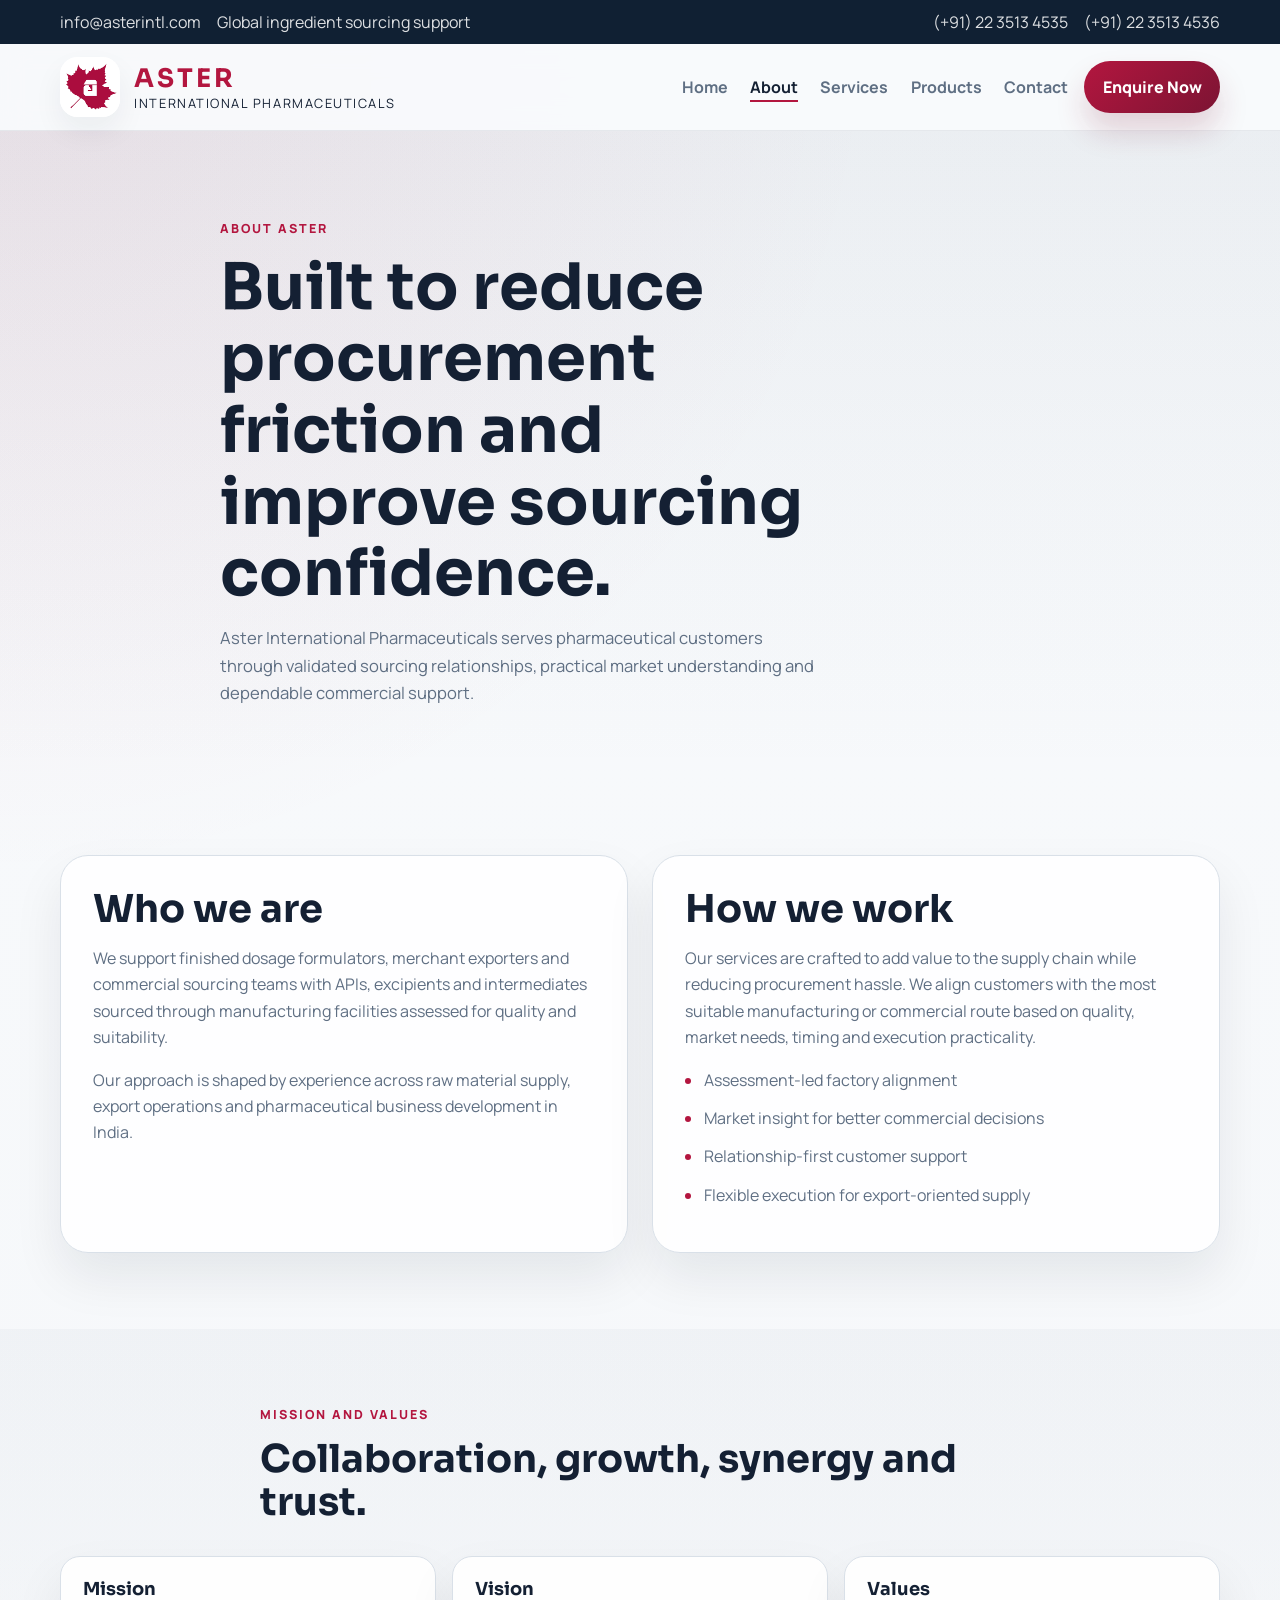
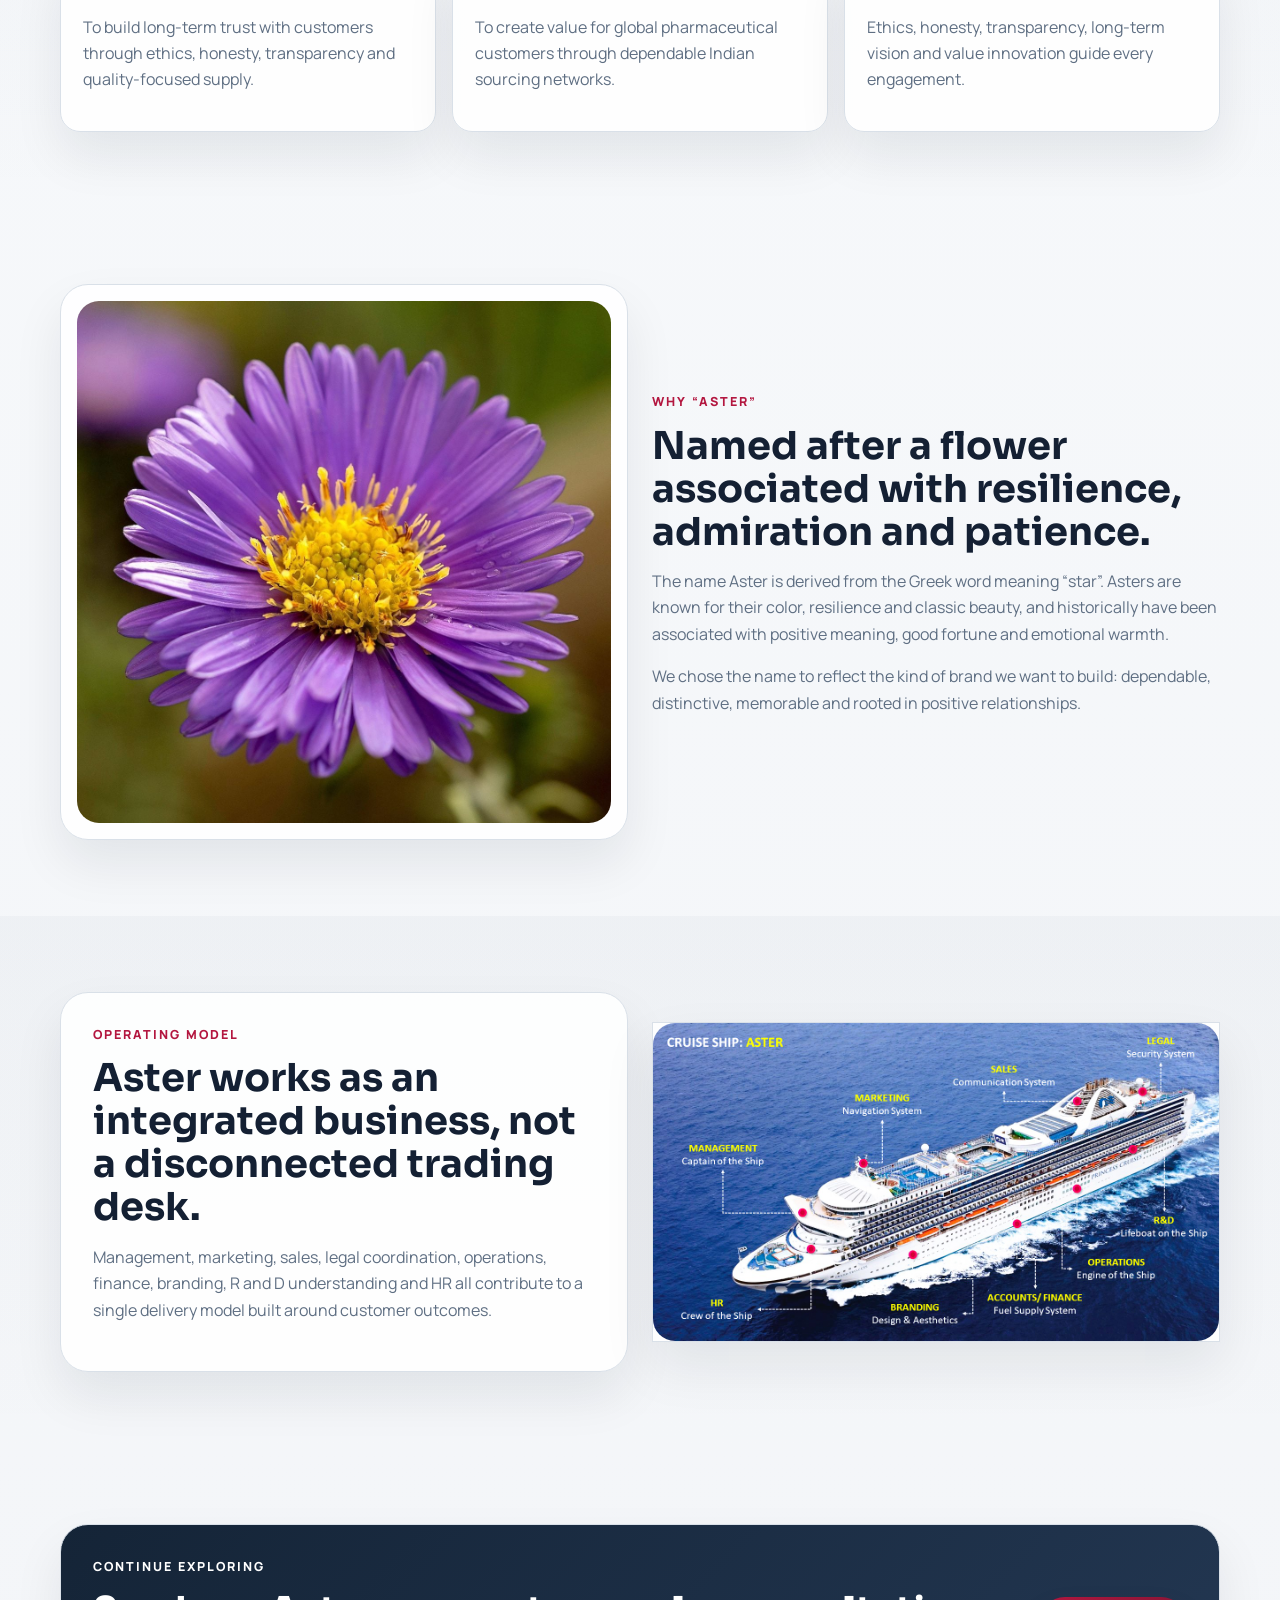
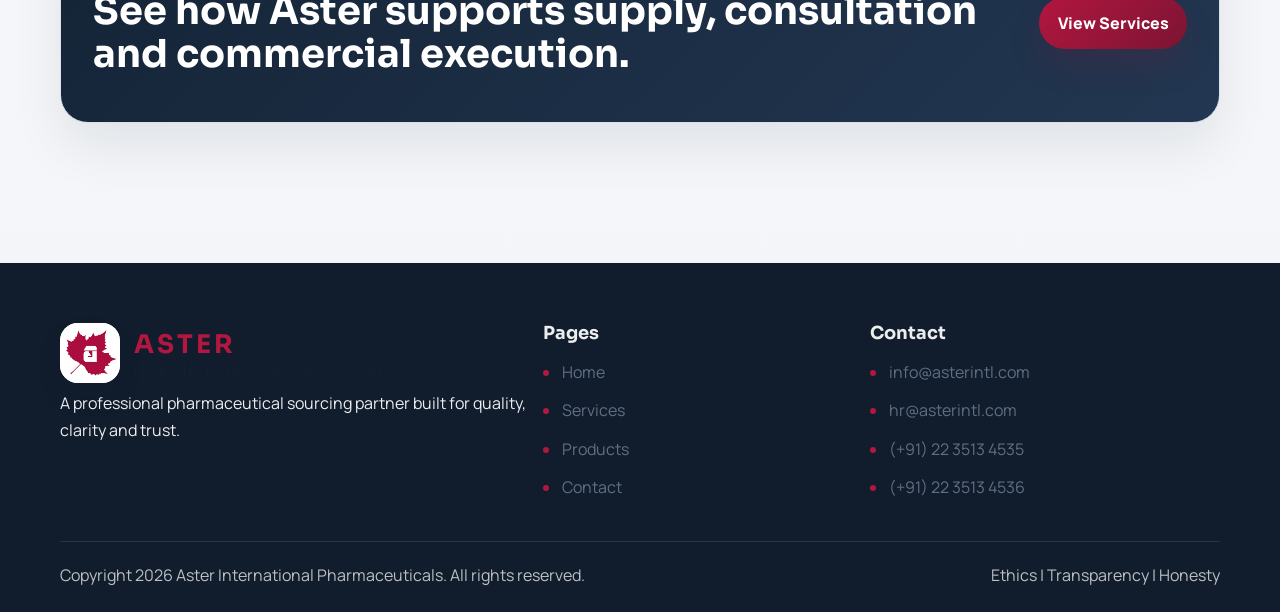
==== about.html @ 49ce9c32 "Add files via upload" ====
<!DOCTYPE html>
<html lang="en">
<head>
  <meta charset="UTF-8">
  <meta name="viewport" content="width=device-width, initial-scale=1.0">
  <title>About | Aster International</title>
  <meta
    name="description"
    content="Learn about Aster International Pharmaceuticals, its mission, values, sourcing philosophy and operating model."
  >
  <link rel="preconnect" href="https://fonts.googleapis.com">
  <link rel="preconnect" href="https://fonts.gstatic.com" crossorigin>
  <link
    href="https://fonts.googleapis.com/css2?family=Manrope:wght@400;500;600;700;800&family=Sora:wght@600;700&display=swap"
    rel="stylesheet"
  >
  <link rel="icon" type="image/png" href="assets/aster-logo.png">
  <link rel="stylesheet" href="styles.css">
</head>
<body class="page-about">
  <div class="topbar">
    <div class="container topbar-inner">
      <div class="topbar-line">
        <a href="mailto:info@asterintl.com">info@asterintl.com</a>
        <span>Global ingredient sourcing support</span>
      </div>
      <div class="topbar-line">
        <a href="tel:+912235134535">(+91) 22 3513 4535</a>
        <a href="tel:+912235134536">(+91) 22 3513 4536</a>
      </div>
    </div>
  </div>

  <header class="site-header">
    <div class="container nav-shell">
      <a href="index.html" class="brand">
        <img class="brand-logo" src="assets/aster-logo.png" alt="Aster International logo">
        <span class="brand-text">
          <strong>ASTER</strong>
          <small>International Pharmaceuticals</small>
        </span>
      </a>
      <button class="nav-toggle" aria-label="Toggle menu" aria-expanded="false">Menu</button>
      <nav class="site-nav">
        <ul class="nav-links">
          <li><a href="index.html">Home</a></li>
          <li><a class="active" href="about.html">About</a></li>
          <li><a href="services.html">Services</a></li>
          <li><a href="products.html">Products</a></li>
          <li><a href="contact.html">Contact</a></li>
        </ul>
      </nav>
      <a href="contact.html" class="header-cta">Enquire Now</a>
    </div>
  </header>

  <main>
    <section class="page-hero">
      <div class="container">
        <p class="eyebrow">About Aster</p>
        <h1>Built to reduce procurement friction and improve sourcing confidence.</h1>
        <p class="lead">
          Aster International Pharmaceuticals serves pharmaceutical customers through validated
          sourcing relationships, practical market understanding and dependable commercial support.
        </p>
      </div>
    </section>

    <section class="section">
      <div class="container split-grid">
        <article class="content-card reveal">
          <h2>Who we are</h2>
          <p>
            We support finished dosage formulators, merchant exporters and commercial sourcing teams
            with APIs, excipients and intermediates sourced through manufacturing facilities assessed
            for quality and suitability.
          </p>
          <p>
            Our approach is shaped by experience across raw material supply, export operations and
            pharmaceutical business development in India.
          </p>
        </article>
        <article class="content-card reveal">
          <h2>How we work</h2>
          <p>
            Our services are crafted to add value to the supply chain while reducing procurement hassle.
            We align customers with the most suitable manufacturing or commercial route based on quality,
            market needs, timing and execution practicality.
          </p>
          <ul class="check-list">
            <li>Assessment-led factory alignment</li>
            <li>Market insight for better commercial decisions</li>
            <li>Relationship-first customer support</li>
            <li>Flexible execution for export-oriented supply</li>
          </ul>
        </article>
      </div>
    </section>

    <section class="section section-surface">
      <div class="container section-intro reveal">
        <p class="eyebrow">Mission and Values</p>
        <h2>Collaboration, growth, synergy and trust.</h2>
      </div>
      <div class="container card-grid three-up">
        <article class="pillar-card reveal">
          <h3>Mission</h3>
          <p>
            To build long-term trust with customers through ethics, honesty, transparency and quality-focused supply.
          </p>
        </article>
        <article class="pillar-card reveal">
          <h3>Vision</h3>
          <p>
            To create value for global pharmaceutical customers through dependable Indian sourcing networks.
          </p>
        </article>
        <article class="pillar-card reveal">
          <h3>Values</h3>
          <p>
            Ethics, honesty, transparency, long-term vision and value innovation guide every engagement.
          </p>
        </article>
      </div>
    </section>

    <section class="section">
      <div class="container flower-layout">
        <div class="flower-frame reveal">
          <img src="assets/aster-flower.jpg" alt="Purple aster flower">
        </div>
        <div class="flower-copy reveal">
          <p class="eyebrow">Why “Aster”</p>
          <h2>Named after a flower associated with resilience, admiration and patience.</h2>
          <p>
            The name Aster is derived from the Greek word meaning “star”. Asters are known for their
            color, resilience and classic beauty, and historically have been associated with positive
            meaning, good fortune and emotional warmth.
          </p>
          <p>
            We chose the name to reflect the kind of brand we want to build: dependable, distinctive,
            memorable and rooted in positive relationships.
          </p>
        </div>
      </div>
    </section>

    <section class="section section-surface">
      <div class="container visual-layout">
        <div class="visual-copy reveal">
          <p class="eyebrow">Operating Model</p>
          <h2>Aster works as an integrated business, not a disconnected trading desk.</h2>
          <p>
            Management, marketing, sales, legal coordination, operations, finance, branding, R and D
            understanding and HR all contribute to a single delivery model built around customer outcomes.
          </p>
        </div>
        <div class="visual-frame reveal">
          <img
            src="assets/aster-organization-map.jpeg"
            alt="Aster business function illustration showing management, sales, operations, finance and support functions"
          >
        </div>
      </div>
    </section>

    <section class="section">
      <div class="container cta-panel reveal">
        <div>
          <p class="eyebrow">Continue Exploring</p>
          <h2>See how Aster supports supply, consultation and commercial execution.</h2>
        </div>
        <a href="services.html" class="button button-primary">View Services</a>
      </div>
    </section>
  </main>

  <footer class="site-footer">
    <div class="container footer-grid">
      <div class="footer-brand">
        <a href="index.html" class="brand">
          <img class="brand-logo" src="assets/aster-logo.png" alt="Aster International logo">
          <span class="brand-text">
            <strong>ASTER</strong>
            <small>International Pharmaceuticals</small>
          </span>
        </a>
        <p class="footer-copy">A professional pharmaceutical sourcing partner built for quality, clarity and trust.</p>
      </div>
      <div>
        <h3>Pages</h3>
        <ul class="footer-links">
          <li><a href="index.html">Home</a></li>
          <li><a href="services.html">Services</a></li>
          <li><a href="products.html">Products</a></li>
          <li><a href="contact.html">Contact</a></li>
        </ul>
      </div>
      <div>
        <h3>Contact</h3>
        <ul class="footer-links">
          <li><a href="mailto:info@asterintl.com">info@asterintl.com</a></li>
          <li><a href="mailto:hr@asterintl.com">hr@asterintl.com</a></li>
          <li><a href="tel:+912235134535">(+91) 22 3513 4535</a></li>
          <li><a href="tel:+912235134536">(+91) 22 3513 4536</a></li>
        </ul>
      </div>
    </div>
    <div class="container footer-bottom">
      <p>Copyright <span data-year></span> Aster International Pharmaceuticals. All rights reserved.</p>
      <p>Ethics | Transparency | Honesty</p>
    </div>
  </footer>

  <script src="script.js"></script>
</body>
</html>
---- styles.css ----
:root {
  --bg: #f3f5f8;
  --surface: #ffffff;
  --surface-alt: #eef2f6;
  --surface-strong: #0d1a2b;
  --text: #142033;
  --muted: #5f6f83;
  --line: #d9e0e8;
  --brand: #b3163f;
  --brand-deep: #7c1433;
  --brand-soft: #f8d9e2;
  --accent: #1b3555;
  --shadow: 0 24px 50px rgba(15, 27, 44, 0.08);
  --shadow-soft: 0 14px 30px rgba(15, 27, 44, 0.06);
  --radius-lg: 28px;
  --radius-md: 20px;
  --radius-sm: 14px;
}

* {
  box-sizing: border-box;
}

html {
  scroll-behavior: smooth;
}

body {
  margin: 0;
  font-family: "Manrope", sans-serif;
  color: var(--text);
  background:
    radial-gradient(circle at top left, rgba(179, 22, 63, 0.08), transparent 22%),
    linear-gradient(180deg, #f8fafc 0%, #f3f5f8 100%);
  line-height: 1.65;
}

a {
  color: inherit;
}

img {
  max-width: 100%;
}

button,
input,
textarea {
  font: inherit;
}

.container {
  width: min(1160px, calc(100% - 40px));
  margin: 0 auto;
}

.topbar {
  background: #102033;
  color: rgba(255, 255, 255, 0.86);
}

.topbar-inner {
  min-height: 44px;
  display: flex;
  justify-content: space-between;
  gap: 1rem;
  align-items: center;
}

.topbar-line {
  display: flex;
  gap: 1rem;
  flex-wrap: wrap;
  align-items: center;
}

.topbar a {
  text-decoration: none;
}

.site-header {
  position: sticky;
  top: 0;
  z-index: 50;
  backdrop-filter: blur(14px);
  background: rgba(248, 250, 252, 0.92);
  border-bottom: 1px solid rgba(20, 32, 51, 0.08);
}

.nav-shell {
  position: relative;
  min-height: 86px;
  display: flex;
  align-items: center;
  justify-content: space-between;
  gap: 1rem;
}

.brand {
  display: inline-flex;
  align-items: center;
  gap: 0.9rem;
  text-decoration: none;
}

.brand-logo {
  width: 60px;
  height: 60px;
  object-fit: contain;
  border-radius: 18px;
  background: rgba(255, 255, 255, 0.92);
  box-shadow: var(--shadow-soft);
}

.brand-text {
  display: flex;
  flex-direction: column;
  line-height: 1.1;
}

.brand-text strong {
  font-family: "Sora", sans-serif;
  font-size: clamp(1.3rem, 2vw, 1.9rem);
  color: var(--brand);
  letter-spacing: 0.12em;
}

.brand-text small {
  margin-top: 0.28rem;
  font-size: 0.8rem;
  color: var(--text);
  text-transform: uppercase;
  letter-spacing: 0.12em;
}

.site-nav {
  margin-left: auto;
}

.nav-links {
  display: flex;
  gap: 1.4rem;
  list-style: none;
  padding: 0;
  margin: 0;
  align-items: center;
}

.nav-links a {
  text-decoration: none;
  font-weight: 700;
  color: var(--muted);
  padding-bottom: 0.15rem;
  border-bottom: 2px solid transparent;
}

.nav-links a:hover,
.nav-links a.active {
  color: var(--text);
  border-color: var(--brand);
}

.header-cta,
.button {
  display: inline-flex;
  align-items: center;
  justify-content: center;
  text-decoration: none;
  font-weight: 800;
  border-radius: 999px;
  min-height: 48px;
  padding: 0.8rem 1.15rem;
  transition: transform 0.22s ease, box-shadow 0.22s ease, background 0.22s ease;
}

.header-cta,
.button-primary {
  background: linear-gradient(135deg, var(--brand), var(--brand-deep));
  color: #fff;
  box-shadow: 0 18px 30px rgba(124, 20, 51, 0.18);
}

.button:hover,
.header-cta:hover {
  transform: translateY(-2px);
}

.button-secondary {
  background: #fff;
  color: var(--accent);
  border: 1px solid var(--line);
}

.nav-toggle {
  display: none;
  min-height: 44px;
  padding: 0.72rem 0.95rem;
  border-radius: 999px;
  border: 1px solid var(--line);
  background: #fff;
  color: var(--text);
}

.hero,
.page-hero {
  padding: 5.5rem 0 3.5rem;
}

.hero-slider-section {
  padding: 2rem 0 1rem;
}

.hero-layout,
.visual-layout,
.split-grid,
.flower-layout,
.contact-layout,
.footer-grid,
.cta-panel {
  display: grid;
  gap: 1.5rem;
}

.hero-slider {
  position: relative;
  min-height: 560px;
  border-radius: 34px;
  overflow: hidden;
  border: 1px solid var(--line);
  box-shadow: var(--shadow);
  background: #fff;
}

.hero-slide {
  position: absolute;
  inset: 0;
  display: flex;
  align-items: center;
  padding: 3.2rem;
  background-size: cover;
  background-position: center;
  opacity: 0;
  pointer-events: none;
  transition: opacity 0.6s ease;
}

.hero-slide.active {
  opacity: 1;
  pointer-events: auto;
}

.hero-slide-copy {
  max-width: 560px;
}

.hero-slide-copy h1 {
  max-width: 13ch;
  font-size: clamp(2.4rem, 4.5vw, 4.2rem);
}

.hero-slider-nav {
  position: absolute;
  left: 3.2rem;
  bottom: 2rem;
  display: flex;
  gap: 0.65rem;
  z-index: 2;
}

.hero-dot {
  width: 12px;
  height: 12px;
  border: none;
  border-radius: 50%;
  padding: 0;
  background: rgba(20, 32, 51, 0.22);
  cursor: pointer;
}

.hero-dot.active {
  background: var(--brand);
}

.hero-layout {
  grid-template-columns: 1.15fr 0.85fr;
  align-items: stretch;
}

.hero-copy,
.hero-panel,
.content-card,
.service-box,
.product-preview,
.visual-frame,
.visual-copy,
.mini-card,
.pillar-card,
.process-card,
.office-card,
.contact-panel,
.cta-panel,
.catalog-shell {
  border: 1px solid var(--line);
  background: rgba(255, 255, 255, 0.9);
  box-shadow: var(--shadow);
}

.hero-copy,
.hero-panel,
.content-card,
.visual-copy,
.contact-panel,
.cta-panel,
.catalog-shell {
  padding: 2rem;
  border-radius: var(--radius-lg);
}

.hero-home .hero-copy {
  background:
    linear-gradient(180deg, rgba(255, 255, 255, 0.96), rgba(248, 250, 252, 0.92));
}

.hero-home .hero-panel {
  background:
    linear-gradient(180deg, rgba(13, 26, 43, 0.98), rgba(23, 39, 63, 0.97));
  color: #fff;
}

.hero-home .hero-panel h2,
.hero-home .hero-panel p,
.hero-home .hero-panel span {
  color: inherit;
}

.eyebrow,
.mini-label,
.panel-kicker {
  margin: 0 0 0.75rem;
  color: var(--brand);
  text-transform: uppercase;
  font-size: 0.78rem;
  font-weight: 800;
  letter-spacing: 0.16em;
}

h1,
h2,
h3 {
  margin: 0 0 0.9rem;
  font-family: "Sora", sans-serif;
  line-height: 1.12;
}

h1 {
  font-size: clamp(2.4rem, 5vw, 4.8rem);
  max-width: 12ch;
}

h2 {
  font-size: clamp(1.7rem, 3vw, 2.7rem);
}

h3 {
  font-size: 1.12rem;
}

p {
  margin: 0 0 1rem;
  color: var(--muted);
}

.lead {
  max-width: 60ch;
  font-size: 1.04rem;
}

.hero-actions {
  display: flex;
  flex-wrap: wrap;
  gap: 0.9rem;
  margin-top: 1.5rem;
}

.tag-row {
  display: flex;
  flex-wrap: wrap;
  gap: 0.7rem;
  margin-top: 1.4rem;
}

.tag-row span,
.filter-chip {
  display: inline-flex;
  align-items: center;
  justify-content: center;
  padding: 0.55rem 0.85rem;
  border-radius: 999px;
  border: 1px solid rgba(27, 53, 85, 0.1);
  background: rgba(255, 255, 255, 0.9);
  color: var(--accent);
  font-size: 0.9rem;
  font-weight: 700;
}

.stat-grid,
.mini-grid,
.card-grid,
.footer-grid {
  display: grid;
  gap: 1rem;
}

.stat-grid {
  grid-template-columns: repeat(2, minmax(0, 1fr));
  margin: 1.4rem 0;
}

.stat-card {
  padding: 1.15rem;
  border-radius: 18px;
  background: rgba(255, 255, 255, 0.08);
  border: 1px solid rgba(255, 255, 255, 0.08);
}

.stat-card strong {
  display: block;
  font-family: "Sora", sans-serif;
  font-size: 2rem;
  color: #fff;
}

.stat-card span {
  display: block;
  margin-top: 0.25rem;
  color: rgba(255, 255, 255, 0.8);
}

.panel-note {
  padding: 1rem 1.1rem;
  border-radius: 18px;
  background: rgba(255, 255, 255, 0.08);
  color: rgba(255, 255, 255, 0.82);
}

.section {
  padding: 4.75rem 0;
}

.section-tight {
  padding-top: 0;
}

.section-surface {
  background: linear-gradient(180deg, rgba(27, 53, 85, 0.03), rgba(255, 255, 255, 0));
}

.section-intro {
  max-width: 760px;
  margin-bottom: 2rem;
}

.mini-grid {
  grid-template-columns: repeat(3, minmax(0, 1fr));
}

.metric-band {
  display: grid;
  grid-template-columns: repeat(4, minmax(0, 1fr));
  gap: 1rem;
  padding: 1.3rem;
  border-radius: var(--radius-lg);
  background:
    linear-gradient(135deg, rgba(12, 19, 30, 0.96), rgba(21, 31, 45, 0.94)),
    #101923;
  box-shadow: var(--shadow);
}

.metric-item {
  display: flex;
  align-items: center;
  gap: 1rem;
  padding: 0.8rem;
  color: #fff;
}

.metric-icon {
  width: 62px;
  height: 62px;
  border-radius: 50%;
  display: inline-flex;
  align-items: center;
  justify-content: center;
  background: #fff;
  color: var(--brand);
  font-family: "Sora", sans-serif;
  font-size: 0.88rem;
  font-weight: 700;
  flex: 0 0 auto;
}

.metric-item strong {
  display: block;
  font-family: "Sora", sans-serif;
  font-size: 2.1rem;
  line-height: 1;
}

.metric-item span {
  display: block;
  margin-top: 0.35rem;
  color: rgba(255, 255, 255, 0.82);
}

.mini-card,
.service-box,
.product-preview,
.pillar-card,
.process-card,
.office-card {
  padding: 1.4rem;
  border-radius: var(--radius-md);
}

.three-up {
  grid-template-columns: repeat(3, minmax(0, 1fr));
}

.four-up {
  grid-template-columns: repeat(4, minmax(0, 1fr));
}

.split-grid,
.visual-layout,
.flower-layout,
.contact-layout,
.footer-grid {
  grid-template-columns: repeat(2, minmax(0, 1fr));
}

.footer-grid {
  grid-template-columns: 1.2fr 0.8fr 0.9fr;
}

.check-list,
.footer-links,
.office-list {
  list-style: none;
  margin: 1rem 0 0;
  padding: 0;
}

.check-list li,
.footer-links li,
.office-list li {
  position: relative;
  padding-left: 1.2rem;
  margin-bottom: 0.75rem;
  color: var(--muted);
}

.check-list li::before,
.footer-links li::before,
.office-list li::before {
  content: "";
  position: absolute;
  left: 0;
  top: 0.68rem;
  width: 6px;
  height: 6px;
  border-radius: 50%;
  background: var(--brand);
}

.service-number,
.process-card span {
  display: inline-flex;
  align-items: center;
  justify-content: center;
  width: 44px;
  height: 44px;
  margin-bottom: 1rem;
  border-radius: 14px;
  background: linear-gradient(135deg, var(--brand), var(--brand-deep));
  color: #fff;
  font-family: "Sora", sans-serif;
  font-weight: 700;
}

.section-actions {
  margin-top: 1.4rem;
}

.text-link {
  color: var(--brand);
  text-decoration: none;
  font-weight: 800;
}

.visual-layout,
.flower-layout {
  align-items: center;
}

.visual-frame,
.flower-frame {
  overflow: hidden;
}

.visual-frame img,
.flower-frame img {
  display: block;
  width: 100%;
  height: 100%;
  object-fit: cover;
  border-radius: 22px;
}

.flower-frame {
  padding: 1rem;
  border-radius: var(--radius-lg);
  background: rgba(255, 255, 255, 0.92);
  box-shadow: var(--shadow);
  border: 1px solid var(--line);
}

.product-preview span,
.product-card span {
  display: inline-flex;
  margin-top: 0.4rem;
  padding: 0.42rem 0.7rem;
  border-radius: 999px;
  background: var(--surface-alt);
  color: var(--accent);
  font-size: 0.84rem;
  font-weight: 700;
}

.page-hero {
  background:
    linear-gradient(180deg, rgba(27, 53, 85, 0.06), rgba(255, 255, 255, 0));
}

.page-hero .container {
  max-width: 840px;
}

.catalog-shell {
  padding: 1.5rem;
}

.catalog-toolbar {
  display: grid;
  grid-template-columns: 320px 1fr;
  gap: 1rem;
  align-items: end;
}

.search-label {
  display: block;
  margin-bottom: 0.45rem;
  color: var(--text);
  font-size: 0.88rem;
  font-weight: 800;
}

.filters {
  display: flex;
  flex-wrap: wrap;
  gap: 0.7rem;
}

.filter-chip {
  cursor: pointer;
}

.filter-chip.active,
.filter-chip:hover {
  background: linear-gradient(135deg, var(--brand), var(--brand-deep));
  border-color: transparent;
  color: #fff;
}

.catalog-summary {
  display: flex;
  justify-content: space-between;
  gap: 1rem;
  margin: 1rem 0 1.3rem;
  padding: 0.95rem 1rem;
  border-radius: 16px;
  background: var(--surface-alt);
}

.catalog-summary p {
  margin: 0;
}

.products-grid {
  display: grid;
  grid-template-columns: repeat(4, minmax(0, 1fr));
  gap: 1rem;
}

.product-card {
  padding: 1.3rem;
  border-radius: 18px;
  border: 1px solid var(--line);
  background: #fff;
  box-shadow: var(--shadow-soft);
  transition: transform 0.22s ease, border-color 0.22s ease;
}

.product-card:hover {
  transform: translateY(-4px);
  border-color: rgba(179, 22, 63, 0.26);
}

.product-card.hidden {
  display: none;
}

.option-card {
  padding: 1.1rem;
  margin-top: 1rem;
  border-radius: 18px;
  border: 1px solid var(--line);
  background: var(--surface-alt);
}

.contact-layout {
  grid-template-columns: 1.15fr 0.85fr;
}

.contact-panel-dark {
  background: linear-gradient(180deg, rgba(13, 26, 43, 0.98), rgba(24, 39, 59, 0.97));
  color: #fff;
}

.contact-panel-dark h2,
.contact-panel-dark p,
.contact-panel-dark li,
.contact-panel-dark .eyebrow {
  color: inherit;
}

.light-list li::before {
  background: #fff;
}

.contact-form label {
  display: block;
  margin-bottom: 0.9rem;
  font-weight: 700;
}

input,
textarea {
  width: 100%;
  margin-top: 0.35rem;
  padding: 0.9rem 1rem;
  border-radius: 16px;
  border: 1px solid var(--line);
  background: #fff;
  color: var(--text);
}

input:focus,
textarea:focus {
  outline: 2px solid rgba(179, 22, 63, 0.16);
  border-color: rgba(179, 22, 63, 0.28);
}

.cta-panel {
  grid-template-columns: 1fr auto;
  align-items: center;
  background:
    linear-gradient(135deg, rgba(16, 32, 51, 0.98), rgba(26, 47, 75, 0.96));
  color: #fff;
}

.cta-panel h2,
.cta-panel p,
.cta-panel .eyebrow {
  color: inherit;
}

.site-footer {
  margin-top: 4rem;
  padding: 3.75rem 0 1.5rem;
  background: #111d2d;
  color: rgba(255, 255, 255, 0.92);
}

.footer-copy,
.site-footer h3 {
  color: inherit;
}

.footer-links a {
  text-decoration: none;
  color: inherit;
}

.footer-bottom {
  display: flex;
  justify-content: space-between;
  gap: 1rem;
  padding-top: 1.2rem;
  margin-top: 1.8rem;
  border-top: 1px solid rgba(255, 255, 255, 0.1);
}

.footer-bottom p {
  margin: 0;
  color: rgba(255, 255, 255, 0.72);
}

.reveal {
  opacity: 0;
  transform: translateY(24px);
  transition: opacity 0.7s ease, transform 0.7s ease;
}

.reveal.visible {
  opacity: 1;
  transform: translateY(0);
}

@media (max-width: 1080px) {
  .products-grid,
  .four-up {
    grid-template-columns: repeat(2, minmax(0, 1fr));
  }

  .three-up,
  .mini-grid,
  .metric-band,
  .footer-grid,
  .visual-layout,
  .split-grid,
  .flower-layout,
  .contact-layout,
  .hero-layout,
  .cta-panel {
    grid-template-columns: 1fr;
  }

  .catalog-toolbar {
    grid-template-columns: 1fr;
  }
}

@media (max-width: 760px) {
  .topbar-inner {
    flex-direction: column;
    align-items: flex-start;
    justify-content: center;
    padding: 0.5rem 0;
  }

  .nav-toggle {
    display: inline-flex;
  }

  .site-nav {
    position: absolute;
    top: calc(100% + 8px);
    right: 20px;
    left: 20px;
    margin-left: 0;
    padding: 1rem;
    border-radius: 22px;
    background: rgba(255, 255, 255, 0.98);
    border: 1px solid var(--line);
    box-shadow: var(--shadow);
    opacity: 0;
    pointer-events: none;
    transform: translateY(-10px);
    transition: opacity 0.22s ease, transform 0.22s ease;
  }

  .site-nav.open {
    opacity: 1;
    pointer-events: auto;
    transform: translateY(0);
  }

  .nav-links {
    flex-direction: column;
    align-items: flex-start;
  }

  .header-cta {
    display: none;
  }

  .hero,
  .page-hero {
    padding-top: 4rem;
  }

  .hero-slider {
    min-height: 520px;
  }

  .hero-slide {
    padding: 2rem 1.4rem 4.5rem;
    align-items: flex-start;
  }

  .hero-slider-nav {
    left: 1.4rem;
    bottom: 1.3rem;
  }

  .hero-copy,
  .hero-panel,
  .content-card,
  .visual-copy,
  .contact-panel,
  .cta-panel,
  .catalog-shell {
    padding: 1.4rem;
  }

  .products-grid,
  .four-up,
  .three-up,
  .mini-grid,
  .metric-band,
  .stat-grid {
    grid-template-columns: 1fr;
  }

  .catalog-summary,
  .footer-bottom {
    flex-direction: column;
    align-items: flex-start;
  }
}
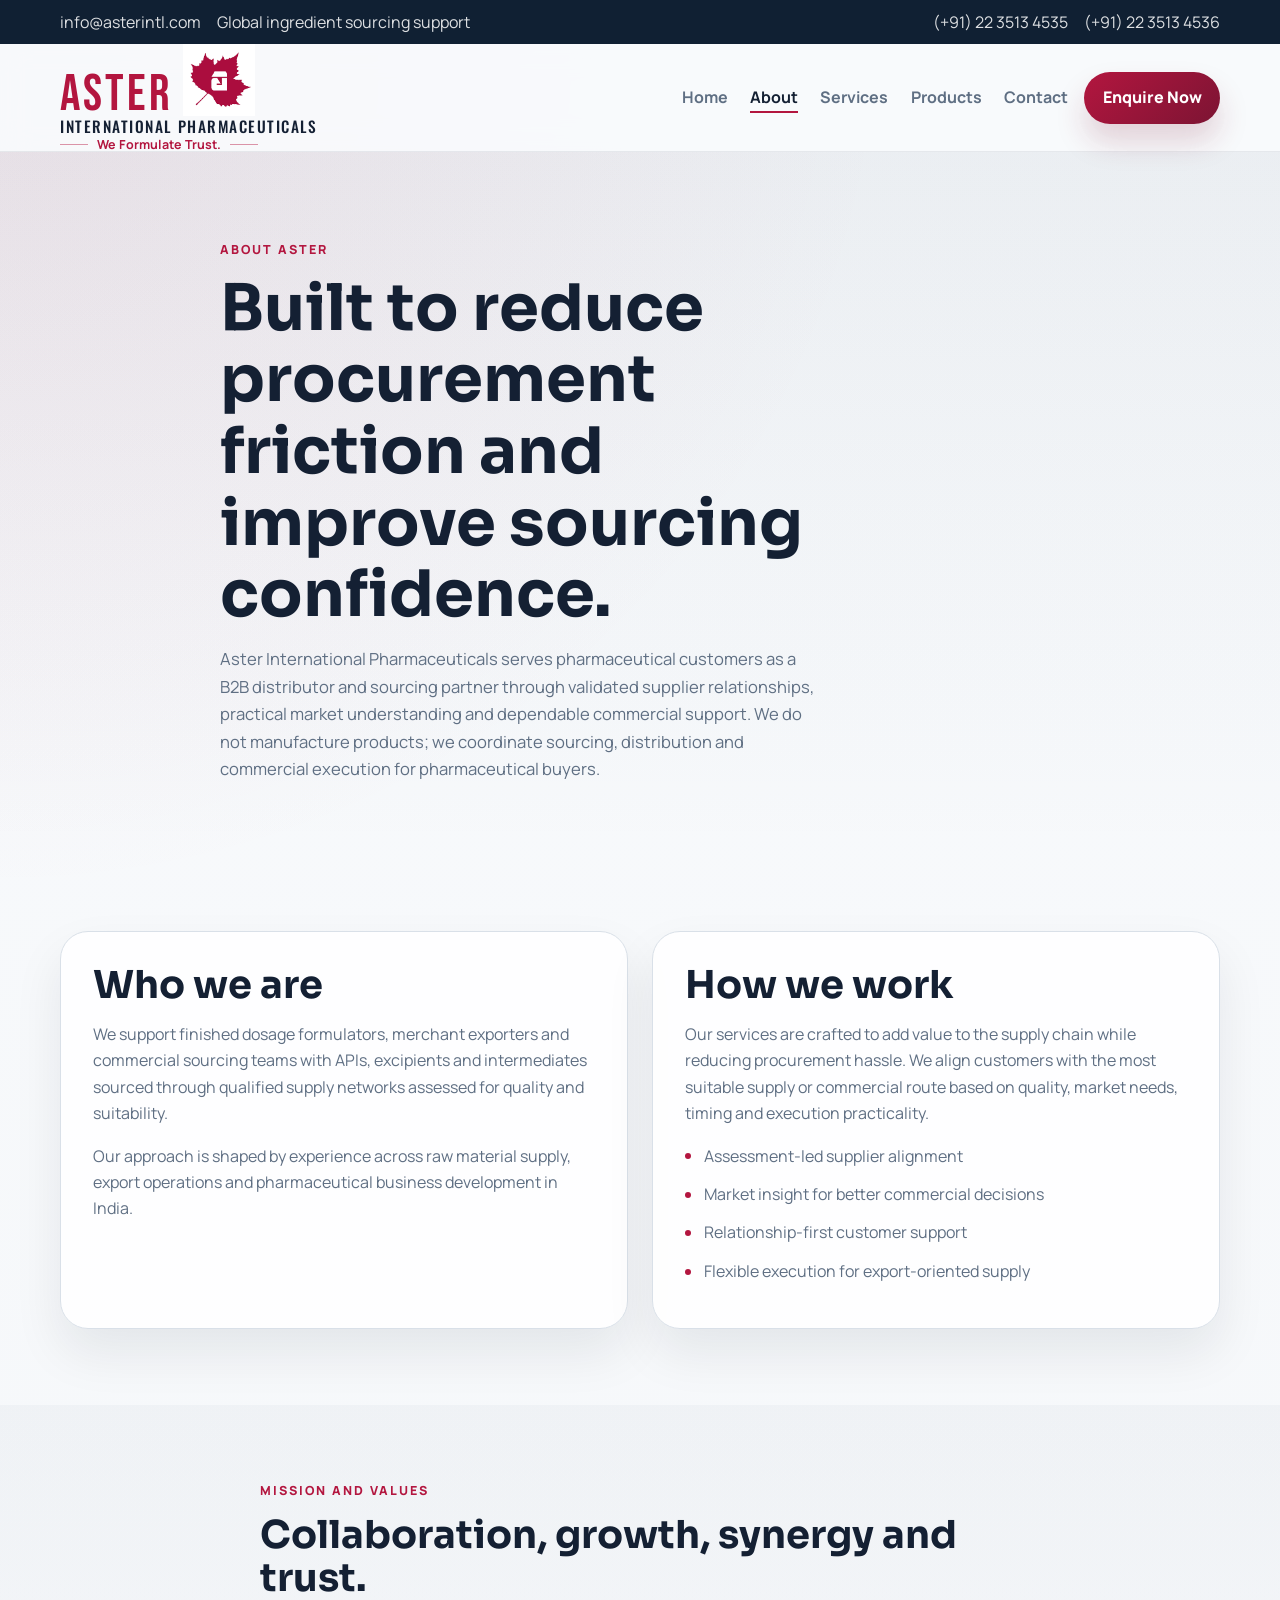
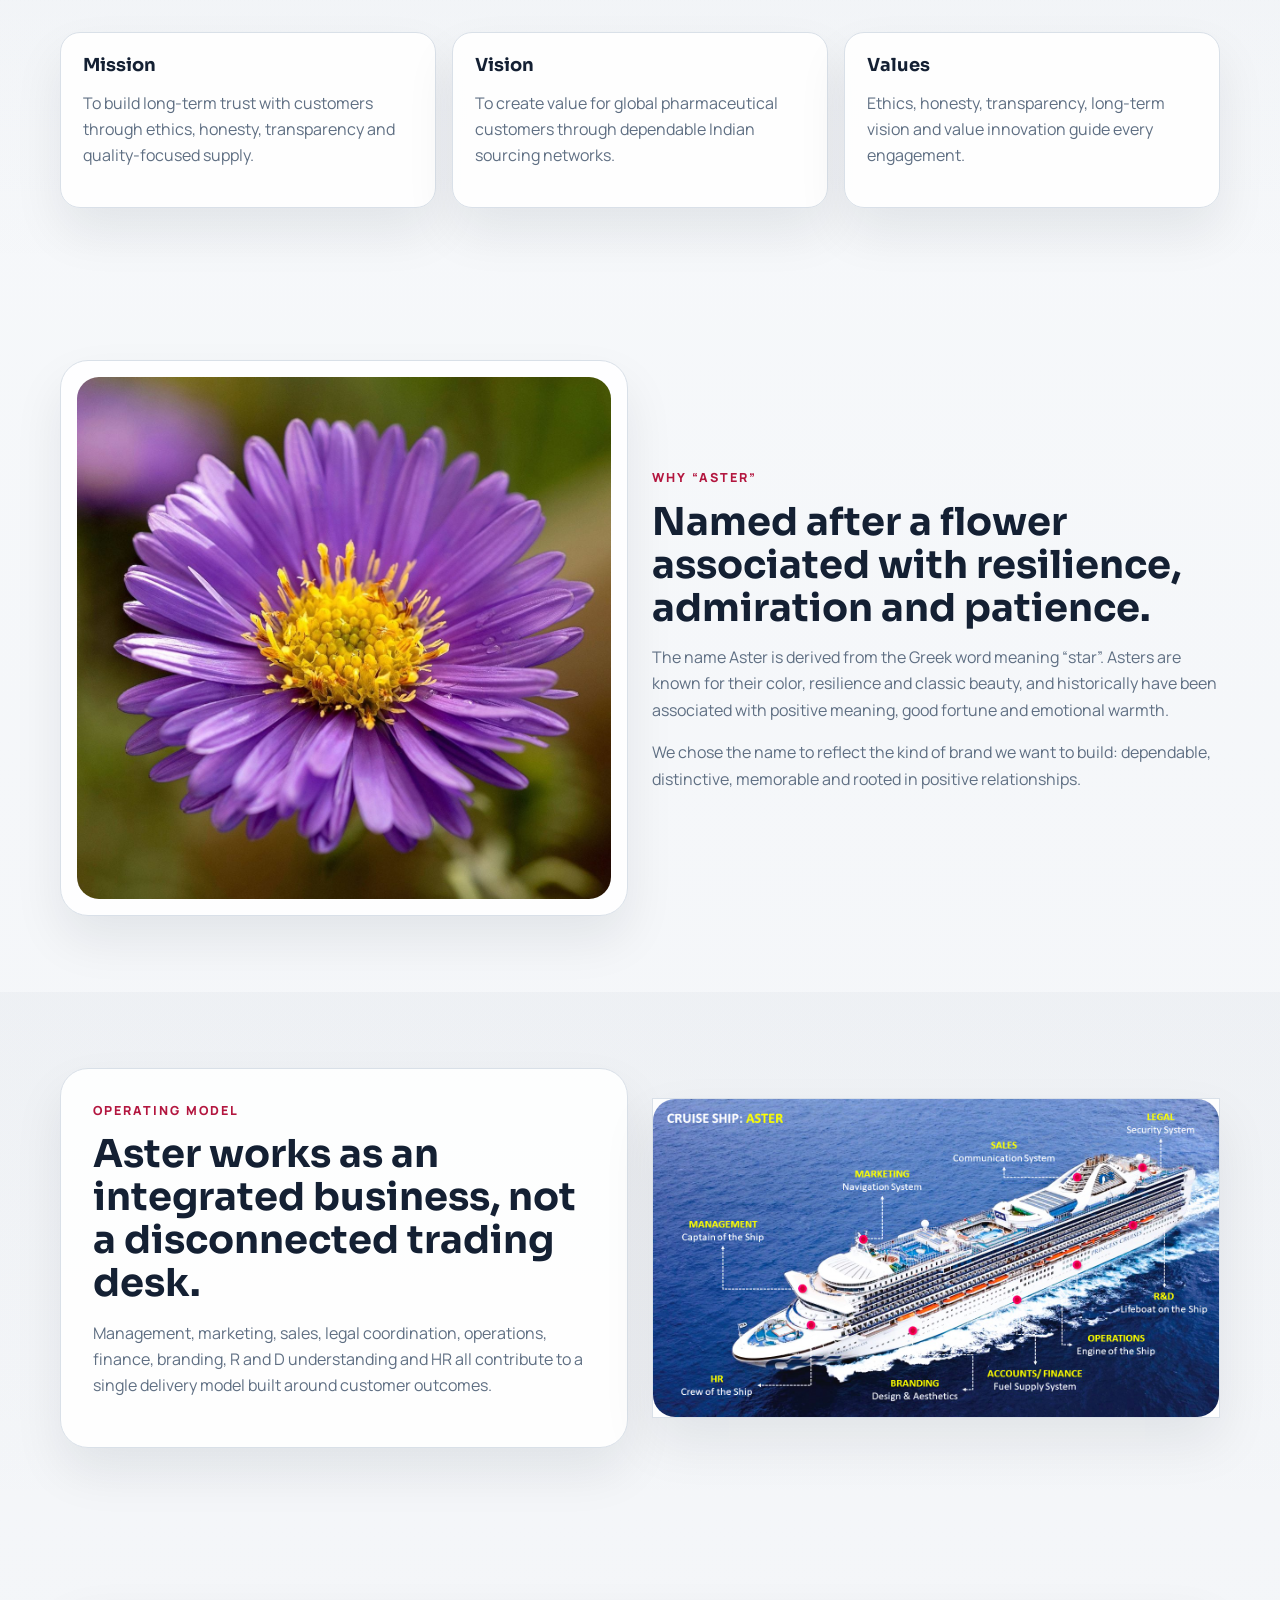
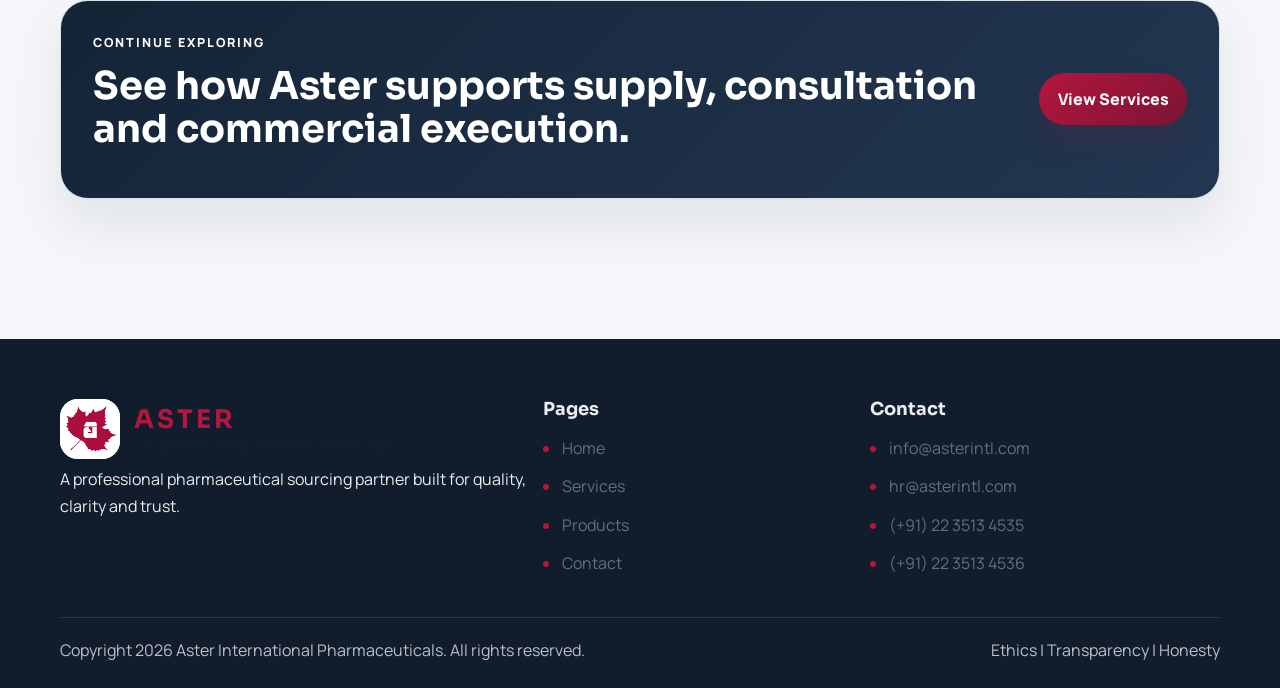
==== commit 3865ad47: "Add files via upload" ====
--- a/about.html
+++ b/about.html
@@ -11,7 +11,7 @@
   <link rel="preconnect" href="https://fonts.googleapis.com">
   <link rel="preconnect" href="https://fonts.gstatic.com" crossorigin>
   <link
-    href="https://fonts.googleapis.com/css2?family=Manrope:wght@400;500;600;700;800&family=Sora:wght@600;700&display=swap"
+    href="https://fonts.googleapis.com/css2?family=Bebas+Neue&family=Manrope:wght@400;500;600;700;800&family=Oswald:wght@400;500;600&family=Sora:wght@600;700&display=swap"
     rel="stylesheet"
   >
   <link rel="icon" type="image/png" href="assets/aster-logo.png">
@@ -33,11 +33,14 @@
 
   <header class="site-header">
     <div class="container nav-shell">
-      <a href="index.html" class="brand">
-        <img class="brand-logo" src="assets/aster-logo.png" alt="Aster International logo">
-        <span class="brand-text">
-          <strong>ASTER</strong>
-          <small>International Pharmaceuticals</small>
+      <a href="index.html" class="brand brand-header">
+        <span class="brand-header-lockup">
+          <span class="brand-wordmark-row">
+            <span class="brand-name">ASTER</span>
+            <img class="brand-logo brand-logo-header" src="assets/aster-logo.png" alt="Aster International logo">
+          </span>
+          <span class="brand-subtitle">International Pharmaceuticals</span>
+          <span class="brand-tagline">We Formulate Trust.</span>
         </span>
       </a>
       <button class="nav-toggle" aria-label="Toggle menu" aria-expanded="false">Menu</button>
@@ -60,8 +63,10 @@
         <p class="eyebrow">About Aster</p>
         <h1>Built to reduce procurement friction and improve sourcing confidence.</h1>
         <p class="lead">
-          Aster International Pharmaceuticals serves pharmaceutical customers through validated
-          sourcing relationships, practical market understanding and dependable commercial support.
+          Aster International Pharmaceuticals serves pharmaceutical customers as a B2B distributor
+          and sourcing partner through validated supplier relationships, practical market understanding
+          and dependable commercial support. We do not manufacture products; we coordinate sourcing,
+          distribution and commercial execution for pharmaceutical buyers.
         </p>
       </div>
     </section>
@@ -72,8 +77,8 @@
           <h2>Who we are</h2>
           <p>
             We support finished dosage formulators, merchant exporters and commercial sourcing teams
-            with APIs, excipients and intermediates sourced through manufacturing facilities assessed
-            for quality and suitability.
+            with APIs, excipients and intermediates sourced through qualified supply networks
+            assessed for quality and suitability.
           </p>
           <p>
             Our approach is shaped by experience across raw material supply, export operations and
@@ -84,11 +89,11 @@
           <h2>How we work</h2>
           <p>
             Our services are crafted to add value to the supply chain while reducing procurement hassle.
-            We align customers with the most suitable manufacturing or commercial route based on quality,
+            We align customers with the most suitable supply or commercial route based on quality,
             market needs, timing and execution practicality.
           </p>
           <ul class="check-list">
-            <li>Assessment-led factory alignment</li>
+            <li>Assessment-led supplier alignment</li>
             <li>Market insight for better commercial decisions</li>
             <li>Relationship-first customer support</li>
             <li>Flexible execution for export-oriented supply</li>
--- a/styles.css
+++ b/styles.css
@@ -103,6 +103,10 @@
   text-decoration: none;
 }
 
+.brand-header {
+  align-items: flex-start;
+}
+
 .brand-logo {
   width: 60px;
   height: 60px;
@@ -116,6 +120,63 @@
   display: flex;
   flex-direction: column;
   line-height: 1.1;
+}
+
+.brand-header-lockup {
+  display: flex;
+  flex-direction: column;
+  line-height: 1;
+}
+
+.brand-wordmark-row {
+  display: flex;
+  align-items: flex-end;
+  gap: 0.6rem;
+}
+
+.brand-name {
+  font-family: "Bebas Neue", sans-serif;
+  font-size: clamp(2.6rem, 4vw, 4.5rem);
+  line-height: 0.82;
+  letter-spacing: 0.06em;
+  color: var(--brand);
+}
+
+.brand-logo-header {
+  width: 72px;
+  height: 72px;
+  border-radius: 0;
+  background: transparent;
+  box-shadow: none;
+}
+
+.brand-subtitle {
+  margin-top: 0.2rem;
+  font-family: "Oswald", sans-serif;
+  font-size: 0.96rem;
+  font-weight: 500;
+  text-transform: uppercase;
+  letter-spacing: 0.1em;
+  color: var(--text);
+}
+
+.brand-tagline {
+  display: inline-flex;
+  align-items: center;
+  gap: 0.55rem;
+  margin-top: 0.25rem;
+  font-size: 0.78rem;
+  font-weight: 700;
+  color: var(--brand);
+}
+
+.brand-tagline::before,
+.brand-tagline::after {
+  content: "";
+  width: 28px;
+  height: 1px;
+  background: currentColor;
+  opacity: 0.45;
 }
 
 .brand-text strong {
@@ -223,39 +284,85 @@
 
 .hero-slider {
   position: relative;
-  min-height: 560px;
+  min-height: 520px;
   border-radius: 34px;
   overflow: hidden;
   border: 1px solid var(--line);
   box-shadow: var(--shadow);
-  background: #fff;
+  background: #f6f2ee;
 }
 
 .hero-slide {
   position: absolute;
   inset: 0;
-  display: flex;
-  align-items: center;
-  padding: 3.2rem;
-  background-size: cover;
-  background-position: center;
   opacity: 0;
   pointer-events: none;
   transition: opacity 0.6s ease;
 }
 
+.hero-slide::before {
+  content: "";
+  position: absolute;
+  inset: 0;
+  z-index: 1;
+  pointer-events: none;
+  background: linear-gradient(90deg, rgba(10, 18, 29, 0.56) 0%, rgba(10, 18, 29, 0.14) 48%, rgba(10, 18, 29, 0) 78%);
+}
+
+.hero-slide::after {
+  content: "";
+  position: absolute;
+  inset: auto 0 0 0;
+  height: 110px;
+  background: linear-gradient(180deg, rgba(20, 32, 51, 0), rgba(20, 32, 51, 0.18));
+  z-index: 1;
+  pointer-events: none;
+}
+
 .hero-slide.active {
   opacity: 1;
   pointer-events: auto;
 }
 
-.hero-slide-copy {
-  max-width: 560px;
-}
-
-.hero-slide-copy h1 {
-  max-width: 13ch;
-  font-size: clamp(2.4rem, 4.5vw, 4.2rem);
+.hero-slide-image {
+  display: block;
+  width: 100%;
+  height: 100%;
+  object-fit: cover;
+  object-position: center;
+}
+
+.slide-partner .hero-slide-image {
+  object-position: center center;
+}
+
+.slide-products .hero-slide-image {
+  object-position: center center;
+}
+
+.slide-factories .hero-slide-image {
+  object-position: center center;
+}
+
+.hero-slide-panel {
+  position: absolute;
+  left: 3.2rem;
+  bottom: 3.4rem;
+  z-index: 2;
+  max-width: 440px;
+  padding: 1.5rem;
+  border-radius: 24px;
+  background: rgba(255, 255, 255, 0.88);
+  box-shadow: var(--shadow);
+  backdrop-filter: blur(10px);
+}
+
+.hero-slide-panel h2 {
+  font-size: clamp(1.6rem, 2.4vw, 2.5rem);
+}
+
+.hero-slide-panel p:last-of-type {
+  margin-bottom: 1.1rem;
 }
 
 .hero-slider-nav {
@@ -827,6 +934,19 @@
 }
 
 @media (max-width: 1080px) {
+  .brand-name {
+    font-size: 3.3rem;
+  }
+
+  .brand-logo-header {
+    width: 62px;
+    height: 62px;
+  }
+
+  .brand-subtitle {
+    font-size: 0.84rem;
+  }
+
   .products-grid,
   .four-up {
     grid-template-columns: repeat(2, minmax(0, 1fr));
@@ -894,18 +1014,55 @@
     display: none;
   }
 
+  .brand-name {
+    font-size: 2.35rem;
+  }
+
+  .brand-logo-header {
+    width: 54px;
+    height: 54px;
+  }
+
+  .brand-subtitle {
+    font-size: 0.72rem;
+    letter-spacing: 0.08em;
+  }
+
+  .brand-tagline {
+    font-size: 0.68rem;
+    gap: 0.38rem;
+  }
+
+  .brand-tagline::before,
+  .brand-tagline::after {
+    width: 16px;
+  }
+
   .hero,
   .page-hero {
     padding-top: 4rem;
   }
 
   .hero-slider {
-    min-height: 520px;
-  }
-
-  .hero-slide {
-    padding: 2rem 1.4rem 4.5rem;
-    align-items: flex-start;
+    min-height: 320px;
+  }
+
+  .slide-partner .hero-slide-image,
+  .slide-products .hero-slide-image,
+  .slide-factories .hero-slide-image {
+    object-position: center center;
+  }
+
+  .hero-slide-panel {
+    left: 1.2rem;
+    right: 1.2rem;
+    bottom: 3.1rem;
+    max-width: none;
+    padding: 1.1rem;
+  }
+
+  .hero-slide-panel h2 {
+    font-size: 1.5rem;
   }
 
   .hero-slider-nav {
